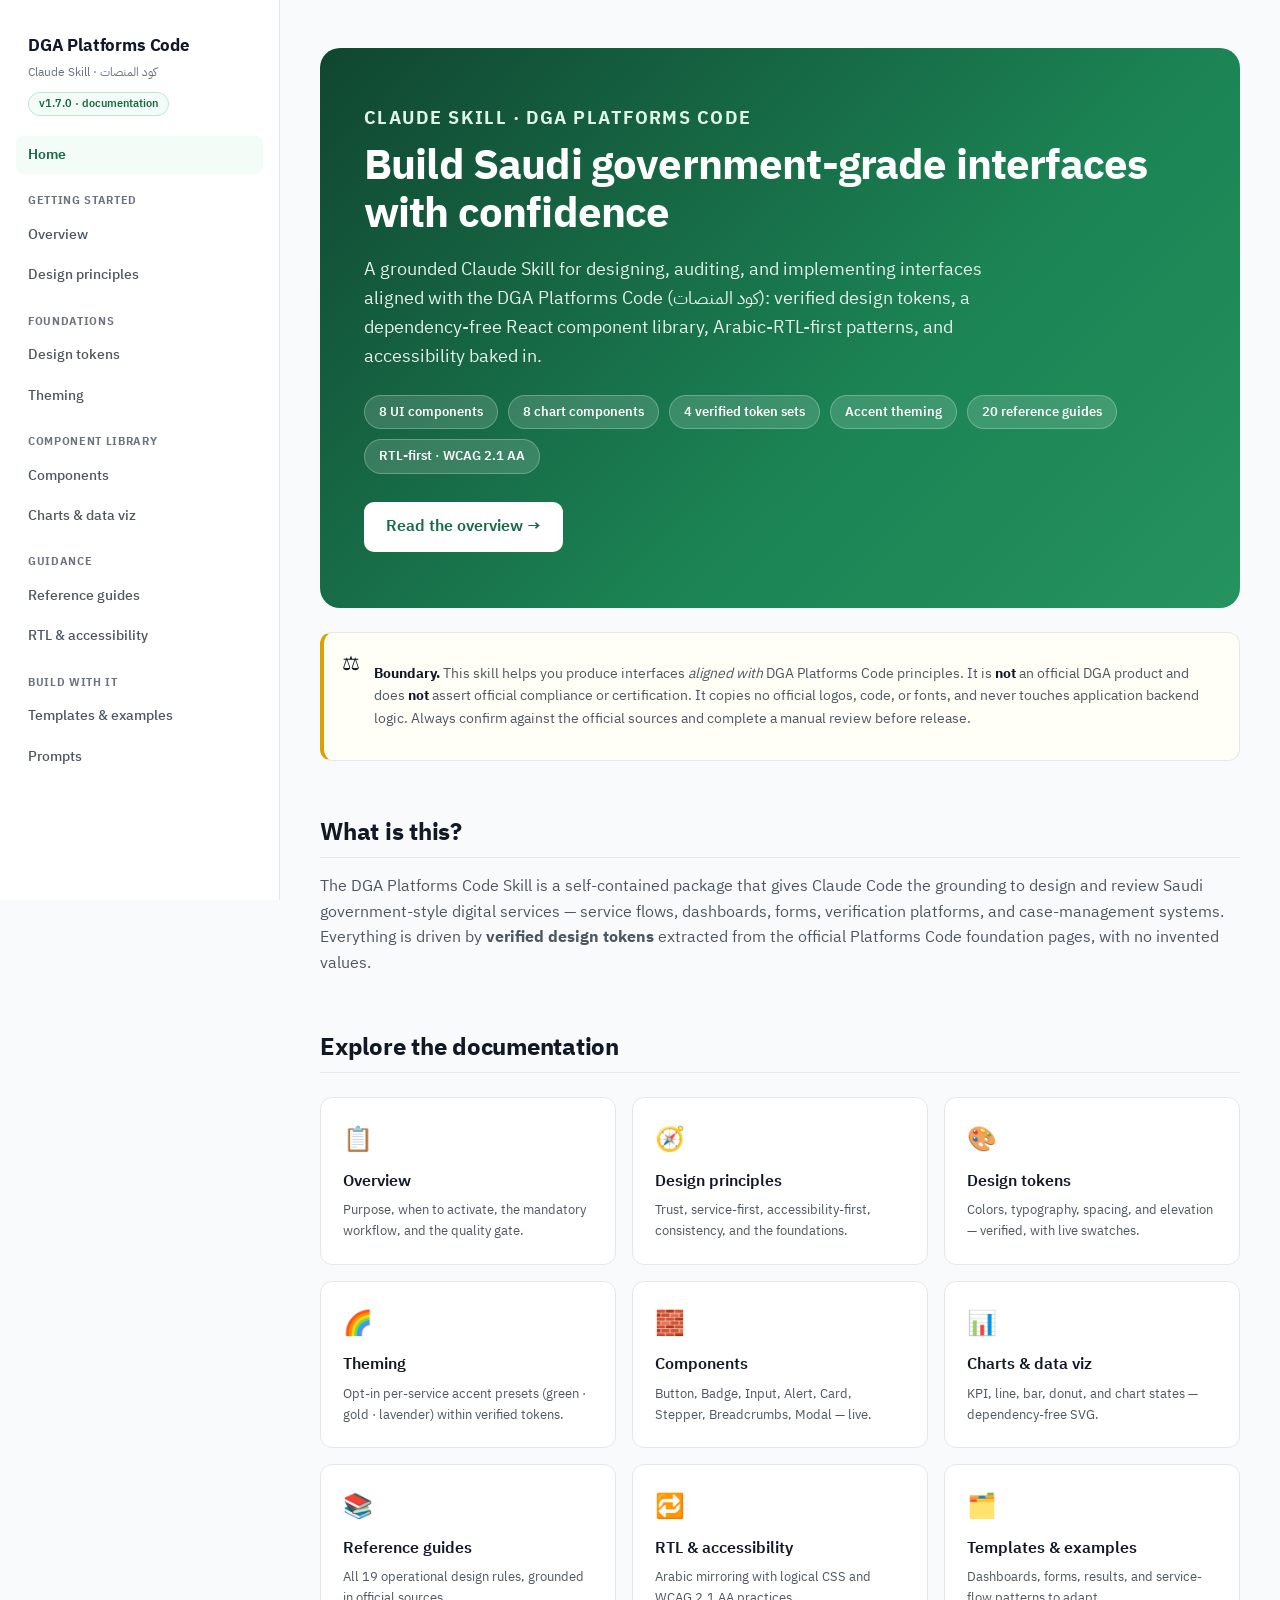
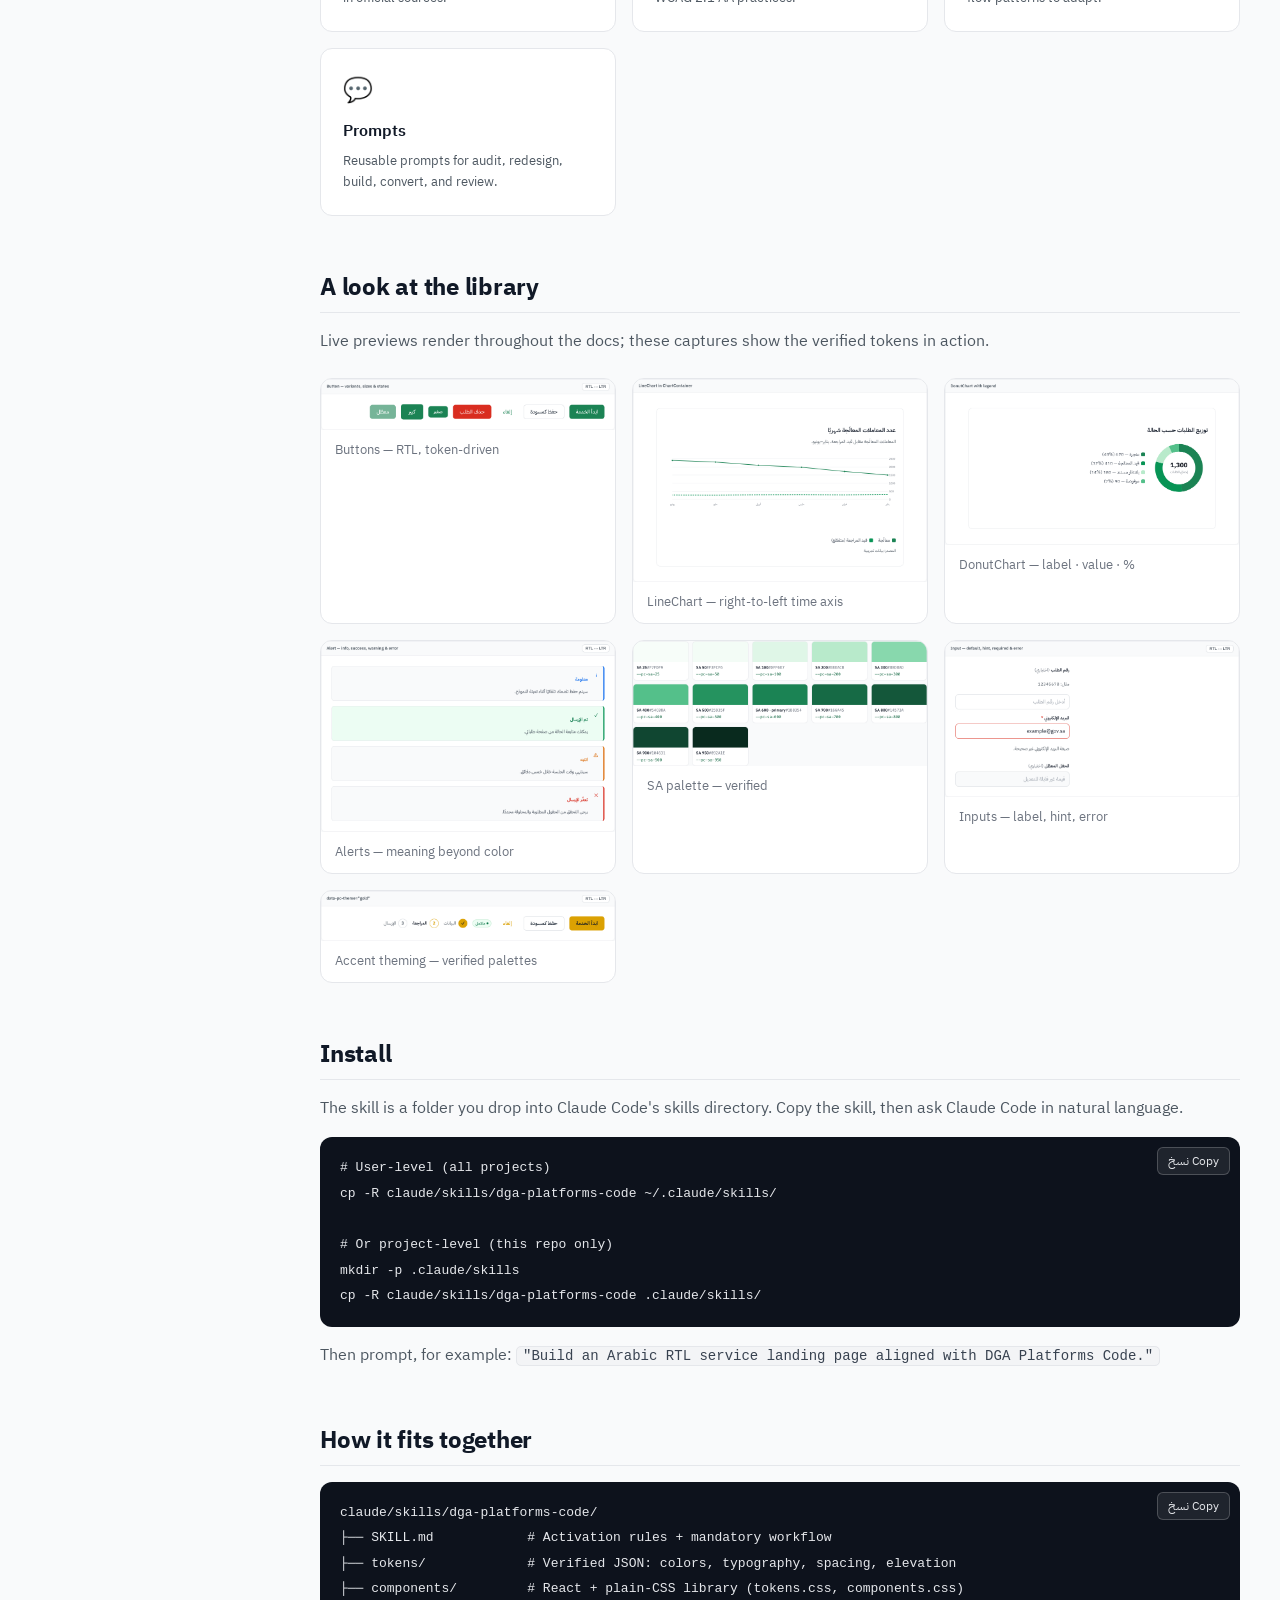
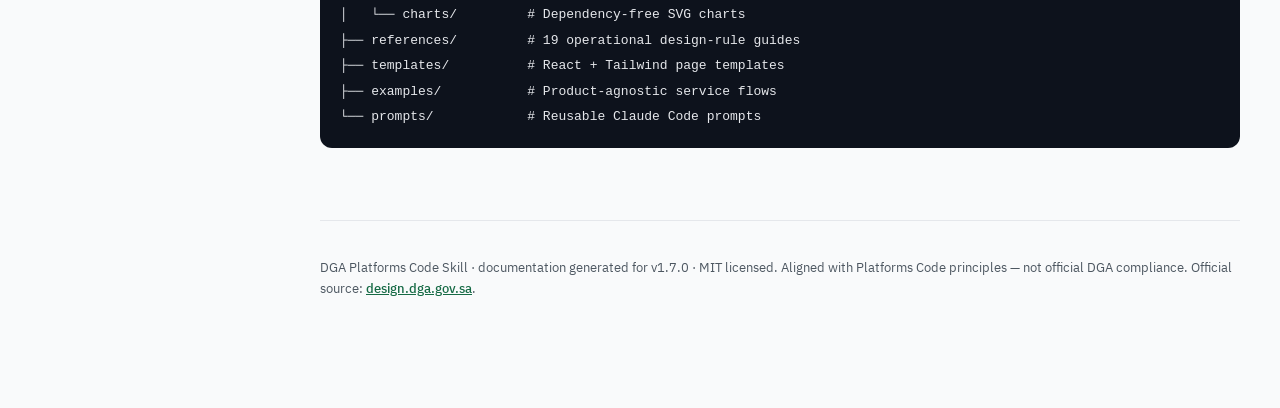
==== docs/index.html @ 8fee9234 "Add docs site, correct colors/charts to official DGA, add accent theming Documentation - Add a compr" ====
<!DOCTYPE html>
<html lang="en" dir="ltr">
<head>
  <meta charset="UTF-8" />
  <meta name="viewport" content="width=device-width, initial-scale=1.0" />
  <title>DGA Platforms Code Skill — Documentation</title>
  <meta name="description" content="Comprehensive documentation for the DGA Platforms Code Claude Skill: design tokens, components, charts, references, templates, and prompts for Saudi government-style interfaces." />
  <link rel="stylesheet" href="assets/css/docs.css" />
  <link rel="preconnect" href="https://fonts.googleapis.com" />
  <link href="https://fonts.googleapis.com/css2?family=IBM+Plex+Sans+Arabic:wght@400;500;600;700&display=swap" rel="stylesheet" />
</head>
<body>
  <header class="doc-topbar">
    <span class="doc-topbar__brand">DGA Platforms Code</span>
    <button class="doc-menu-btn" data-menu-btn aria-label="Toggle navigation">☰ Menu</button>
  </header>

  <div class="doc-shell">
    <aside class="doc-sidebar">
      <a class="doc-brand" href="index.html" style="text-decoration:none;color:inherit">
        <span class="doc-brand__name">DGA Platforms Code</span>
        <span class="doc-brand__tag">Claude Skill · كود المنصات</span>
        <span class="doc-brand__badge">v1.7.0 · documentation</span>
      </a>
      <nav class="doc-nav" aria-label="Documentation">
        <a href="index.html" aria-current="page">Home</a>
        <div class="doc-nav__group">Getting started</div>
        <a href="pages/overview.html">Overview</a>
        <a href="pages/principles.html">Design principles</a>
        <div class="doc-nav__group">Foundations</div>
        <a href="pages/tokens.html">Design tokens</a>
        <a href="pages/theming.html">Theming</a>
        <div class="doc-nav__group">Component library</div>
        <a href="pages/components.html">Components</a>
        <a href="pages/charts.html">Charts &amp; data viz</a>
        <div class="doc-nav__group">Guidance</div>
        <a href="pages/references.html">Reference guides</a>
        <a href="pages/rtl-accessibility.html">RTL &amp; accessibility</a>
        <div class="doc-nav__group">Build with it</div>
        <a href="pages/templates.html">Templates &amp; examples</a>
        <a href="pages/prompts.html">Prompts</a>
      </nav>
    </aside>

    <main class="doc-main">
      <div class="doc-container">
        <section class="doc-hero">
          <p class="doc-eyebrow" style="color:#dff6e7">Claude Skill · DGA Platforms Code</p>
          <h1>Build Saudi government-grade interfaces with confidence</h1>
          <p>A grounded Claude Skill for designing, auditing, and implementing interfaces aligned with the
            DGA Platforms Code (كود المنصات): verified design tokens, a dependency-free React component
            library, Arabic-RTL-first patterns, and accessibility baked in.</p>
          <div class="doc-hero__meta">
            <span class="doc-hero__chip">8 UI components</span>
            <span class="doc-hero__chip">8 chart components</span>
            <span class="doc-hero__chip">4 verified token sets</span>
            <span class="doc-hero__chip">Accent theming</span>
            <span class="doc-hero__chip">20 reference guides</span>
            <span class="doc-hero__chip">RTL-first · WCAG 2.1 AA</span>
          </div>
          <a class="doc-hero__cta" href="pages/overview.html">Read the overview →</a>
        </section>

        <div class="doc-callout doc-callout--boundary">
          <span class="doc-callout__icon">⚖️</span>
          <p class="doc-callout__body">
            <strong>Boundary.</strong> This skill helps you produce interfaces <em>aligned with</em>
            DGA Platforms Code principles. It is <strong>not</strong> an official DGA product and does
            <strong>not</strong> assert official compliance or certification. It copies no official
            logos, code, or fonts, and never touches application backend logic. Always confirm against
            the official sources and complete a manual review before release.
          </p>
        </div>

        <h2>What is this?</h2>
        <p>The DGA Platforms Code Skill is a self-contained package that gives Claude Code the grounding
          to design and review Saudi government-style digital services — service flows, dashboards,
          forms, verification platforms, and case-management systems. Everything is driven by
          <strong>verified design tokens</strong> extracted from the official Platforms Code foundation
          pages, with no invented values.</p>

        <h2>Explore the documentation</h2>
        <div class="doc-cards">
          <a class="doc-card" href="pages/overview.html">
            <div class="doc-card__icon">📋</div>
            <div class="doc-card__title">Overview</div>
            <p class="doc-card__desc">Purpose, when to activate, the mandatory workflow, and the quality gate.</p>
          </a>
          <a class="doc-card" href="pages/principles.html">
            <div class="doc-card__icon">🧭</div>
            <div class="doc-card__title">Design principles</div>
            <p class="doc-card__desc">Trust, service-first, accessibility-first, consistency, and the foundations.</p>
          </a>
          <a class="doc-card" href="pages/tokens.html">
            <div class="doc-card__icon">🎨</div>
            <div class="doc-card__title">Design tokens</div>
            <p class="doc-card__desc">Colors, typography, spacing, and elevation — verified, with live swatches.</p>
          </a>
          <a class="doc-card" href="pages/theming.html">
            <div class="doc-card__icon">🌈</div>
            <div class="doc-card__title">Theming</div>
            <p class="doc-card__desc">Opt-in per-service accent presets (green · gold · lavender) within verified tokens.</p>
          </a>
          <a class="doc-card" href="pages/components.html">
            <div class="doc-card__icon">🧱</div>
            <div class="doc-card__title">Components</div>
            <p class="doc-card__desc">Button, Badge, Input, Alert, Card, Stepper, Breadcrumbs, Modal — live.</p>
          </a>
          <a class="doc-card" href="pages/charts.html">
            <div class="doc-card__icon">📊</div>
            <div class="doc-card__title">Charts &amp; data viz</div>
            <p class="doc-card__desc">KPI, line, bar, donut, and chart states — dependency-free SVG.</p>
          </a>
          <a class="doc-card" href="pages/references.html">
            <div class="doc-card__icon">📚</div>
            <div class="doc-card__title">Reference guides</div>
            <p class="doc-card__desc">All 19 operational design rules, grounded in official sources.</p>
          </a>
          <a class="doc-card" href="pages/rtl-accessibility.html">
            <div class="doc-card__icon">🔁</div>
            <div class="doc-card__title">RTL &amp; accessibility</div>
            <p class="doc-card__desc">Arabic mirroring with logical CSS and WCAG 2.1 AA practices.</p>
          </a>
          <a class="doc-card" href="pages/templates.html">
            <div class="doc-card__icon">🗂️</div>
            <div class="doc-card__title">Templates &amp; examples</div>
            <p class="doc-card__desc">Dashboards, forms, results, and service-flow patterns to adapt.</p>
          </a>
          <a class="doc-card" href="pages/prompts.html">
            <div class="doc-card__icon">💬</div>
            <div class="doc-card__title">Prompts</div>
            <p class="doc-card__desc">Reusable prompts for audit, redesign, build, convert, and review.</p>
          </a>
        </div>

        <h2>A look at the library</h2>
        <p>Live previews render throughout the docs; these captures show the verified tokens in action.</p>
        <div class="doc-gallery">
          <figure><img src="assets/img/comp-button.png" alt="Button variants in Arabic RTL" loading="lazy" /><figcaption>Buttons — RTL, token-driven</figcaption></figure>
          <figure><img src="assets/img/chart-line.png" alt="RTL line chart" loading="lazy" /><figcaption>LineChart — right-to-left time axis</figcaption></figure>
          <figure><img src="assets/img/chart-donut.png" alt="Donut chart with legend" loading="lazy" /><figcaption>DonutChart — label · value · %</figcaption></figure>
          <figure><img src="assets/img/comp-alert.png" alt="Alert tones" loading="lazy" /><figcaption>Alerts — meaning beyond color</figcaption></figure>
          <figure><img src="assets/img/tokens-colors-sa.png" alt="SA primary green palette" loading="lazy" /><figcaption>SA palette — verified</figcaption></figure>
          <figure><img src="assets/img/comp-input.png" alt="Form inputs with states" loading="lazy" /><figcaption>Inputs — label, hint, error</figcaption></figure>
          <figure><img src="assets/img/theme-gold.png" alt="Gold accent theme" loading="lazy" /><figcaption>Accent theming — verified palettes</figcaption></figure>
        </div>

        <h2>Install</h2>
        <p>The skill is a folder you drop into Claude Code's skills directory. Copy the skill, then ask
          Claude Code in natural language.</p>
        <div class="doc-code"><pre><code># User-level (all projects)
cp -R claude/skills/dga-platforms-code ~/.claude/skills/

# Or project-level (this repo only)
mkdir -p .claude/skills
cp -R claude/skills/dga-platforms-code .claude/skills/</code></pre></div>
        <p>Then prompt, for example:
          <code class="doc-inline">"Build an Arabic RTL service landing page aligned with DGA Platforms Code."</code>
        </p>

        <h2>How it fits together</h2>
        <div class="doc-code"><pre><code>claude/skills/dga-platforms-code/
├── SKILL.md            # Activation rules + mandatory workflow
├── tokens/             # Verified JSON: colors, typography, spacing, elevation
├── components/         # React + plain-CSS library (tokens.css, components.css)
│   └── charts/         # Dependency-free SVG charts
├── references/         # 19 operational design-rule guides
├── templates/          # React + Tailwind page templates
├── examples/           # Product-agnostic service flows
└── prompts/            # Reusable Claude Code prompts</code></pre></div>

        <footer class="doc-footer">
          <p>DGA Platforms Code Skill · documentation generated for v1.7.0 · MIT licensed.
            Aligned with Platforms Code principles — not official DGA compliance.
            Official source: <a href="https://design.dga.gov.sa/">design.dga.gov.sa</a>.</p>
        </footer>
      </div>
    </main>
  </div>
  <script src="assets/js/docs.js"></script>
</body>
</html>
---- docs/assets/css/docs.css ----
/*
 * Documentation chrome for the DGA Platforms Code Skill docs site.
 * This styles the documentation SHELL only (layout, sidebar, code blocks, preview frames).
 * Component/chart previews are styled by the SKILL's own CSS, loaded separately:
 *   ../claude/skills/dga-platforms-code/components/tokens.css | components.css | charts/charts.css
 * This file intentionally does not redefine any --pc-* design token.
 */

:root {
  --doc-bg: #f9fafb;
  --doc-surface: #ffffff;
  --doc-text: #111927;
  --doc-text-muted: #4d5761;
  --doc-text-subtle: #6c737f;
  --doc-border: #e5e7eb;
  --doc-border-strong: #d2d6db;
  --doc-primary: #1b8354;        /* SA 600 — the skill's primary */
  --doc-primary-700: #166a45;
  --doc-primary-50: #f3fcf6;
  --doc-gold: #dba102;
  --doc-code-bg: #0d121c;
  --doc-code-text: #e5e7eb;
  --doc-sidebar-w: 280px;
  --doc-maxw: 1080px;
  --doc-radius: 12px;
  --doc-font: "IBM Plex Sans Arabic", system-ui, -apple-system, "Segoe UI", Roboto, sans-serif;
  --doc-mono: "SF Mono", "JetBrains Mono", "Fira Code", ui-monospace, Menlo, Consolas, monospace;
  --doc-shadow-sm: 0 1px 3px 0 rgba(16, 24, 40, 0.1), 0 1px 2px 0 rgba(16, 24, 40, 0.06);
  --doc-shadow-md: 0 4px 8px -2px rgba(16, 24, 40, 0.1), 0 2px 4px -2px rgba(16, 24, 40, 0.06);
}

* { box-sizing: border-box; }

html { scroll-behavior: smooth; scroll-padding-top: 80px; }

body {
  margin: 0;
  font-family: var(--doc-font);
  color: var(--doc-text);
  background: var(--doc-bg);
  line-height: 1.6;
  font-size: 16px;
  -webkit-font-smoothing: antialiased;
}

a { color: var(--doc-primary-700); }
a:hover { color: var(--doc-primary); }

/* ---------- Topbar (mobile) ---------- */
.doc-topbar {
  display: none;
  position: sticky;
  top: 0;
  z-index: 30;
  align-items: center;
  justify-content: space-between;
  gap: 12px;
  padding: 12px 16px;
  background: var(--doc-surface);
  border-bottom: 1px solid var(--doc-border);
}
.doc-topbar__brand { font-weight: 700; font-size: 15px; }
.doc-menu-btn {
  appearance: none;
  border: 1px solid var(--doc-border-strong);
  background: var(--doc-surface);
  border-radius: 8px;
  padding: 8px 10px;
  font-size: 14px;
  cursor: pointer;
}

/* ---------- Layout ---------- */
.doc-shell { display: flex; align-items: flex-start; }

.doc-sidebar {
  position: sticky;
  top: 0;
  flex: none;
  width: var(--doc-sidebar-w);
  height: 100vh;
  overflow-y: auto;
  background: var(--doc-surface);
  border-inline-end: 1px solid var(--doc-border);
  padding: 24px 16px 40px;
}
.doc-brand { display: flex; flex-direction: column; gap: 4px; padding: 8px 12px 20px; }
.doc-brand__name { font-weight: 700; font-size: 17px; letter-spacing: -0.01em; }
.doc-brand__tag { font-size: 12px; color: var(--doc-text-subtle); }
.doc-brand__badge {
  display: inline-block;
  margin-top: 6px;
  width: fit-content;
  font-size: 11px;
  font-weight: 600;
  color: var(--doc-primary-700);
  background: var(--doc-primary-50);
  border: 1px solid #b8eacb;
  border-radius: 9999px;
  padding: 2px 10px;
}

.doc-nav { display: flex; flex-direction: column; gap: 2px; }
.doc-nav__group { margin-top: 16px; padding: 0 12px 4px; font-size: 11px; font-weight: 700; letter-spacing: 0.06em; text-transform: uppercase; color: var(--doc-text-subtle); }
.doc-nav a {
  display: block;
  padding: 8px 12px;
  border-radius: 8px;
  color: var(--doc-text-muted);
  text-decoration: none;
  font-size: 14px;
  font-weight: 500;
}
.doc-nav a:hover { background: var(--doc-bg); color: var(--doc-text); }
.doc-nav a[aria-current="page"] {
  background: var(--doc-primary-50);
  color: var(--doc-primary-700);
  font-weight: 600;
}

.doc-main { flex: 1 1 auto; min-width: 0; padding: 48px 40px 96px; }
.doc-container { max-width: var(--doc-maxw); margin: 0 auto; }

/* ---------- Typography ---------- */
.doc-main h1 { font-size: 36px; line-height: 1.15; letter-spacing: -0.02em; margin: 0 0 12px; }
.doc-main h2 { font-size: 24px; line-height: 1.25; letter-spacing: -0.01em; margin: 56px 0 16px; padding-bottom: 10px; border-bottom: 1px solid var(--doc-border); }
.doc-main h3 { font-size: 18px; margin: 32px 0 12px; }
.doc-main p { color: var(--doc-text-muted); }
.doc-lead { font-size: 18px; color: var(--doc-text-muted); max-width: 720px; }
.doc-eyebrow { font-size: 13px; font-weight: 700; letter-spacing: 0.08em; text-transform: uppercase; color: var(--doc-primary); margin: 0 0 8px; }

/* ---------- Hero ---------- */
.doc-hero {
  background: linear-gradient(135deg, #104631 0%, #1b8354 60%, #25935f 100%);
  color: #fff;
  border-radius: 20px;
  padding: 56px 44px;
  margin-bottom: 8px;
}
.doc-hero h1 { color: #fff; font-size: 42px; }
.doc-hero p { color: rgba(255, 255, 255, 0.9); font-size: 18px; max-width: 640px; }
.doc-hero__meta { display: flex; flex-wrap: wrap; gap: 10px; margin-top: 24px; }
.doc-hero__chip { font-size: 13px; font-weight: 600; background: rgba(255, 255, 255, 0.15); border: 1px solid rgba(255, 255, 255, 0.25); border-radius: 9999px; padding: 6px 14px; }
.doc-hero__cta { display: inline-flex; gap: 8px; align-items: center; margin-top: 28px; background: #fff; color: var(--doc-primary-700); font-weight: 600; text-decoration: none; padding: 12px 22px; border-radius: 10px; }
.doc-hero__cta:hover { color: var(--doc-primary); }

/* ---------- Callouts ---------- */
.doc-callout {
  display: flex;
  gap: 14px;
  padding: 16px 18px;
  border: 1px solid var(--doc-border);
  border-inline-start: 4px solid var(--doc-gold);
  border-radius: var(--doc-radius);
  background: #fffef7;
  margin: 24px 0;
}
.doc-callout__icon { font-size: 20px; line-height: 1.4; }
.doc-callout__body { font-size: 14px; color: var(--doc-text-muted); }
.doc-callout__body strong { color: var(--doc-text); }
.doc-callout--info { border-inline-start-color: #1570ef; background: #f5f9ff; }
.doc-callout--boundary { border-inline-start-color: var(--doc-gold); background: #fffef7; }

/* ---------- Cards grid ---------- */
.doc-cards { display: grid; grid-template-columns: repeat(auto-fill, minmax(240px, 1fr)); gap: 16px; margin: 24px 0; }
.doc-card {
  display: block;
  background: var(--doc-surface);
  border: 1px solid var(--doc-border);
  border-radius: var(--doc-radius);
  padding: 22px;
  text-decoration: none;
  color: inherit;
  transition: border-color 150ms, box-shadow 150ms, transform 150ms;
}
.doc-card:hover { border-color: var(--doc-primary); box-shadow: var(--doc-shadow-md); transform: translateY(-2px); }
.doc-card__icon { font-size: 24px; }
.doc-card__title { font-weight: 600; font-size: 16px; margin: 10px 0 6px; color: var(--doc-text); }
.doc-card__desc { font-size: 13px; color: var(--doc-text-subtle); margin: 0; }

/* ---------- Preview frame ---------- */
.doc-preview {
  border: 1px solid var(--doc-border);
  border-radius: var(--doc-radius);
  overflow: hidden;
  margin: 20px 0;
  background: var(--doc-surface);
}
.doc-preview__bar {
  display: flex;
  align-items: center;
  justify-content: space-between;
  gap: 12px;
  padding: 10px 16px;
  border-bottom: 1px solid var(--doc-border);
  background: var(--doc-bg);
  font-size: 13px;
  color: var(--doc-text-subtle);
}
.doc-preview__title { font-weight: 600; color: var(--doc-text-muted); }
.doc-preview__stage {
  padding: 32px;
  display: flex;
  flex-wrap: wrap;
  gap: 16px;
  align-items: center;
  background:
    linear-gradient(45deg, #fcfcfd 25%, transparent 25%) -10px 0 / 20px 20px,
    linear-gradient(-45deg, #fcfcfd 25%, transparent 25%) -10px 0 / 20px 20px,
    linear-gradient(45deg, transparent 75%, #fcfcfd 75%) / 20px 20px,
    linear-gradient(-45deg, transparent 75%, #fcfcfd 75%) / 20px 20px,
    #ffffff;
}
.doc-preview__stage--column { flex-direction: column; align-items: stretch; }
.doc-preview__stage--center { justify-content: center; }
.doc-toggle-rtl {
  appearance: none;
  border: 1px solid var(--doc-border-strong);
  background: var(--doc-surface);
  border-radius: 8px;
  padding: 4px 10px;
  font-size: 12px;
  font-weight: 600;
  cursor: pointer;
  color: var(--doc-text-muted);
}

/* ---------- Code blocks ---------- */
.doc-code {
  position: relative;
  background: var(--doc-code-bg);
  border-radius: var(--doc-radius);
  margin: 16px 0;
  overflow: hidden;
}
.doc-code pre { margin: 0; padding: 18px 20px; overflow-x: auto; }
.doc-code code { font-family: var(--doc-mono); font-size: 13px; line-height: 1.7; color: var(--doc-code-text); white-space: pre; }
.doc-copy {
  position: absolute;
  top: 10px;
  inset-inline-end: 10px;
  appearance: none;
  border: 1px solid rgba(255, 255, 255, 0.2);
  background: rgba(255, 255, 255, 0.08);
  color: #e5e7eb;
  border-radius: 6px;
  padding: 4px 10px;
  font-size: 12px;
  cursor: pointer;
  font-family: var(--doc-font);
}
.doc-copy:hover { background: rgba(255, 255, 255, 0.16); }
.doc-copy.is-copied { color: #88d8ad; border-color: #1b8354; }

:not(pre) > code.doc-inline {
  font-family: var(--doc-mono);
  font-size: 0.875em;
  background: #f3f4f6;
  border: 1px solid var(--doc-border);
  border-radius: 5px;
  padding: 1px 6px;
  color: #384250;
}

/* ---------- Tables ---------- */
.doc-table { width: 100%; border-collapse: collapse; margin: 18px 0; font-size: 14px; }
.doc-table th, .doc-table td { text-align: start; padding: 10px 14px; border-bottom: 1px solid var(--doc-border); vertical-align: top; }
.doc-table th { font-weight: 600; color: var(--doc-text); background: var(--doc-bg); font-size: 13px; }
.doc-table td { color: var(--doc-text-muted); }
.doc-table code { font-family: var(--doc-mono); font-size: 12px; color: var(--doc-primary-700); }

/* ---------- Token visualisations ---------- */
.doc-swatches { display: grid; grid-template-columns: repeat(auto-fill, minmax(150px, 1fr)); gap: 12px; margin: 16px 0; }
.doc-swatch { border: 1px solid var(--doc-border); border-radius: 10px; overflow: hidden; background: var(--doc-surface); }
.doc-swatch__chip { height: 64px; }
.doc-swatch__meta { padding: 8px 10px; font-size: 12px; }
.doc-swatch__name { font-weight: 600; color: var(--doc-text); }
.doc-swatch__hex { font-family: var(--doc-mono); color: var(--doc-text-subtle); text-transform: uppercase; }
.doc-swatch__var { font-family: var(--doc-mono); color: var(--doc-primary-700); display: block; margin-top: 2px; }

.doc-type-row { display: flex; align-items: baseline; gap: 16px; padding: 14px 0; border-bottom: 1px solid var(--doc-border); flex-wrap: wrap; }
.doc-type-row__meta { flex: none; width: 150px; font-size: 12px; color: var(--doc-text-subtle); font-family: var(--doc-mono); }
.doc-type-row__sample { color: var(--doc-text); }

.doc-space-row { display: flex; align-items: center; gap: 16px; padding: 7px 0; }
.doc-space-row__meta { flex: none; width: 200px; font-size: 13px; }
.doc-space-row__meta code { font-family: var(--doc-mono); font-size: 12px; color: var(--doc-primary-700); }
.doc-space-row__bar { height: 16px; background: var(--doc-primary); border-radius: 3px; }

.doc-elev-grid { display: grid; grid-template-columns: repeat(auto-fill, minmax(180px, 1fr)); gap: 24px; margin: 24px 0; padding: 8px; }
.doc-elev-card { background: #fff; border-radius: 12px; padding: 20px; text-align: center; }
.doc-elev-card__name { font-weight: 600; font-size: 14px; }
.doc-elev-card__val { font-family: var(--doc-mono); font-size: 11px; color: var(--doc-text-subtle); margin-top: 4px; }

/* ---------- Misc ---------- */
.doc-section-note { font-size: 13px; color: var(--doc-text-subtle); }
.doc-pill-row { display: flex; flex-wrap: wrap; gap: 8px; margin: 12px 0; }
.doc-pill { font-size: 13px; background: var(--doc-surface); border: 1px solid var(--doc-border); border-radius: 9999px; padding: 5px 14px; color: var(--doc-text-muted); }
.doc-checklist { list-style: none; padding: 0; margin: 16px 0; display: grid; gap: 8px; }
.doc-checklist li { display: flex; gap: 10px; align-items: flex-start; background: var(--doc-surface); border: 1px solid var(--doc-border); border-radius: 10px; padding: 12px 16px; font-size: 14px; color: var(--doc-text-muted); }
.doc-checklist li::before { content: "✓"; color: var(--doc-primary); font-weight: 700; flex: none; }
.doc-do-dont { display: grid; grid-template-columns: 1fr 1fr; gap: 16px; margin: 16px 0; }
.doc-do, .doc-dont { border: 1px solid var(--doc-border); border-radius: 12px; padding: 16px 18px; }
.doc-do { background: #f3fcf6; border-color: #b8eacb; }
.doc-dont { background: #fff7f6; border-color: #f5c6c2; }
.doc-do h4, .doc-dont h4 { margin: 0 0 8px; font-size: 14px; }
.doc-do h4 { color: var(--doc-primary-700); }
.doc-dont h4 { color: #b42318; }
.doc-do ul, .doc-dont ul { margin: 0; padding-inline-start: 18px; font-size: 13px; color: var(--doc-text-muted); }
.doc-do li, .doc-dont li { margin: 4px 0; }

.doc-footer { margin-top: 72px; padding-top: 24px; border-top: 1px solid var(--doc-border); font-size: 13px; color: var(--doc-text-subtle); }
.doc-footer a { font-weight: 500; }

.doc-gallery { display: grid; grid-template-columns: repeat(auto-fill, minmax(260px, 1fr)); gap: 16px; margin: 24px 0; }
.doc-gallery figure { margin: 0; border: 1px solid var(--doc-border); border-radius: 12px; overflow: hidden; background: var(--doc-surface); }
.doc-gallery img { display: block; width: 100%; height: auto; background: #fff; }
.doc-gallery figcaption { padding: 10px 14px; font-size: 13px; color: var(--doc-text-subtle); }

/* ---------- Responsive ---------- */
@media (max-width: 900px) {
  .doc-topbar { display: flex; }
  .doc-sidebar {
    position: fixed;
    inset-block: 0;
    inset-inline-start: 0;
    z-index: 40;
    transform: translateX(-110%);
    transition: transform 200ms ease;
    box-shadow: var(--doc-shadow-md);
  }
  [dir="rtl"] .doc-sidebar { transform: translateX(110%); }
  .doc-sidebar.is-open { transform: translateX(0); }
  .doc-main { padding: 28px 18px 72px; }
  .doc-hero { padding: 36px 24px; }
  .doc-hero h1 { font-size: 32px; }
  .doc-do-dont { grid-template-columns: 1fr; }
  .doc-scrim { position: fixed; inset: 0; background: rgba(16, 24, 40, 0.4); z-index: 35; }
}
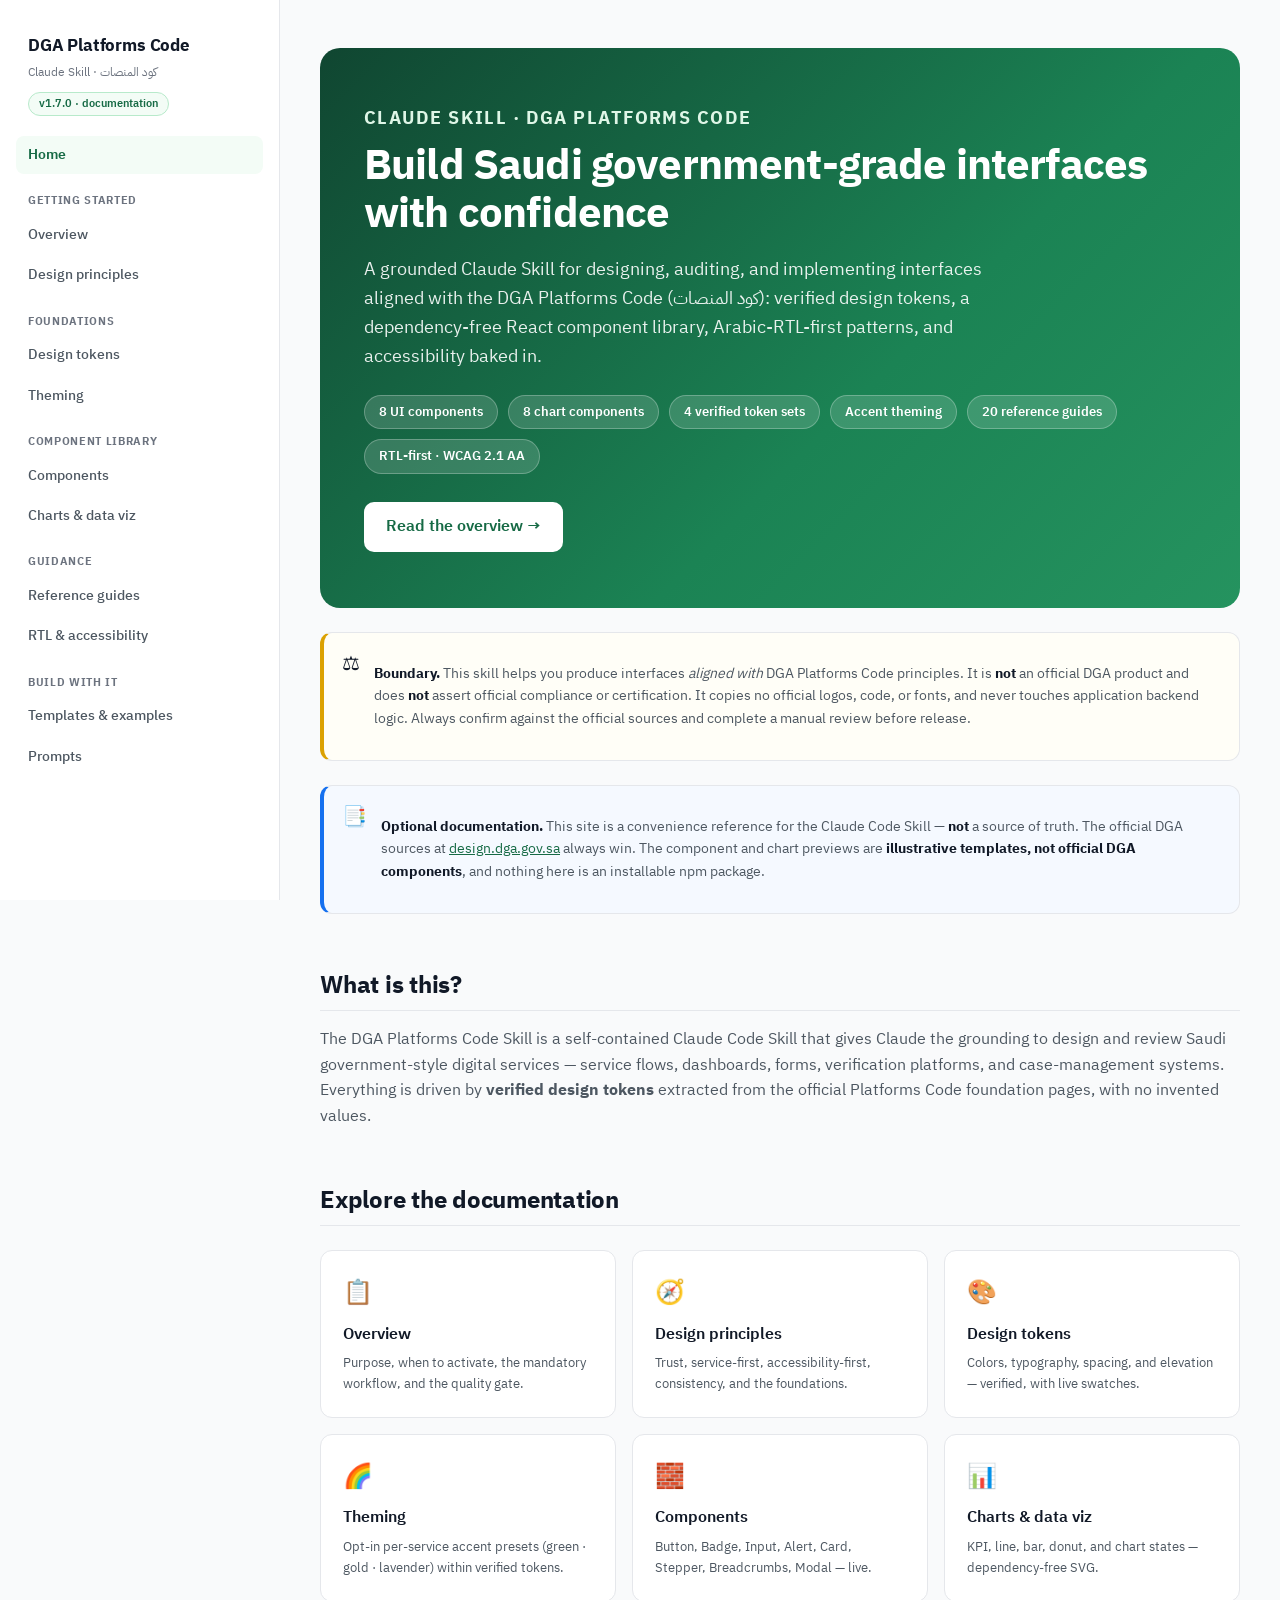
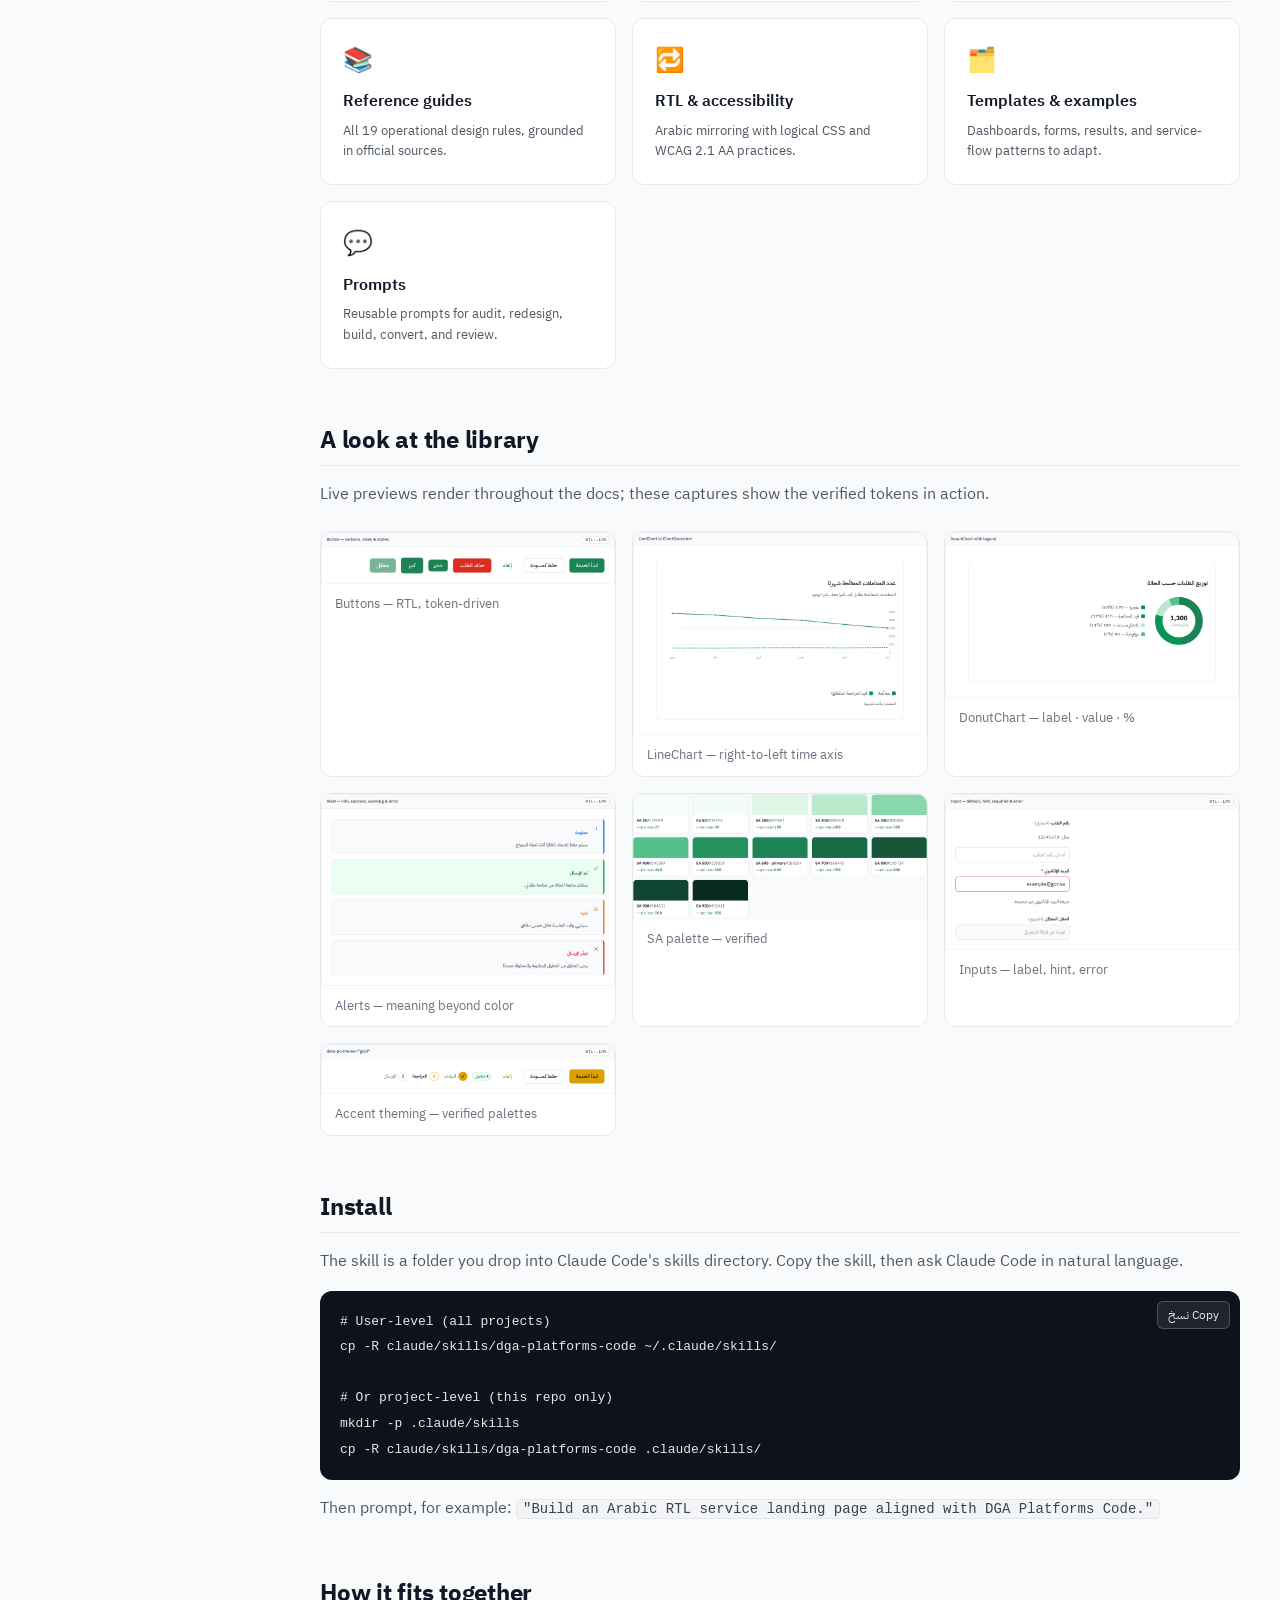
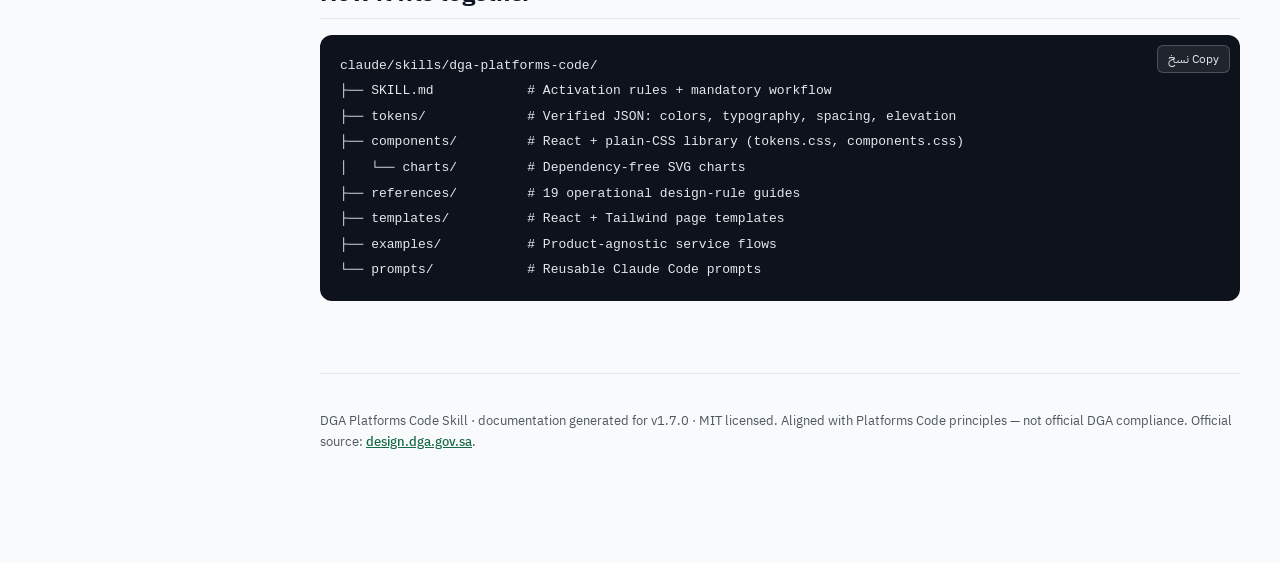
==== commit 31d20161: "chore: clean up repo to "Claude Code Skill first" (de-package, reconcile, document) Scope clarified:" ====
--- a/docs/index.html
+++ b/docs/index.html
@@ -72,12 +72,23 @@
           </p>
         </div>
 
+        <div class="doc-callout doc-callout--info">
+          <span class="doc-callout__icon">📑</span>
+          <p class="doc-callout__body">
+            <strong>Optional documentation.</strong> This site is a convenience reference for the
+            Claude Code Skill — <strong>not</strong> a source of truth. The official DGA sources at
+            <a href="https://design.dga.gov.sa/">design.dga.gov.sa</a> always win. The component and
+            chart previews are <strong>illustrative templates, not official DGA components</strong>,
+            and nothing here is an installable npm package.
+          </p>
+        </div>
+
         <h2>What is this?</h2>
-        <p>The DGA Platforms Code Skill is a self-contained package that gives Claude Code the grounding
-          to design and review Saudi government-style digital services — service flows, dashboards,
-          forms, verification platforms, and case-management systems. Everything is driven by
-          <strong>verified design tokens</strong> extracted from the official Platforms Code foundation
-          pages, with no invented values.</p>
+        <p>The DGA Platforms Code Skill is a self-contained Claude Code Skill that gives Claude the
+          grounding to design and review Saudi government-style digital services — service flows,
+          dashboards, forms, verification platforms, and case-management systems. Everything is driven
+          by <strong>verified design tokens</strong> extracted from the official Platforms Code
+          foundation pages, with no invented values.</p>
 
         <h2>Explore the documentation</h2>
         <div class="doc-cards">
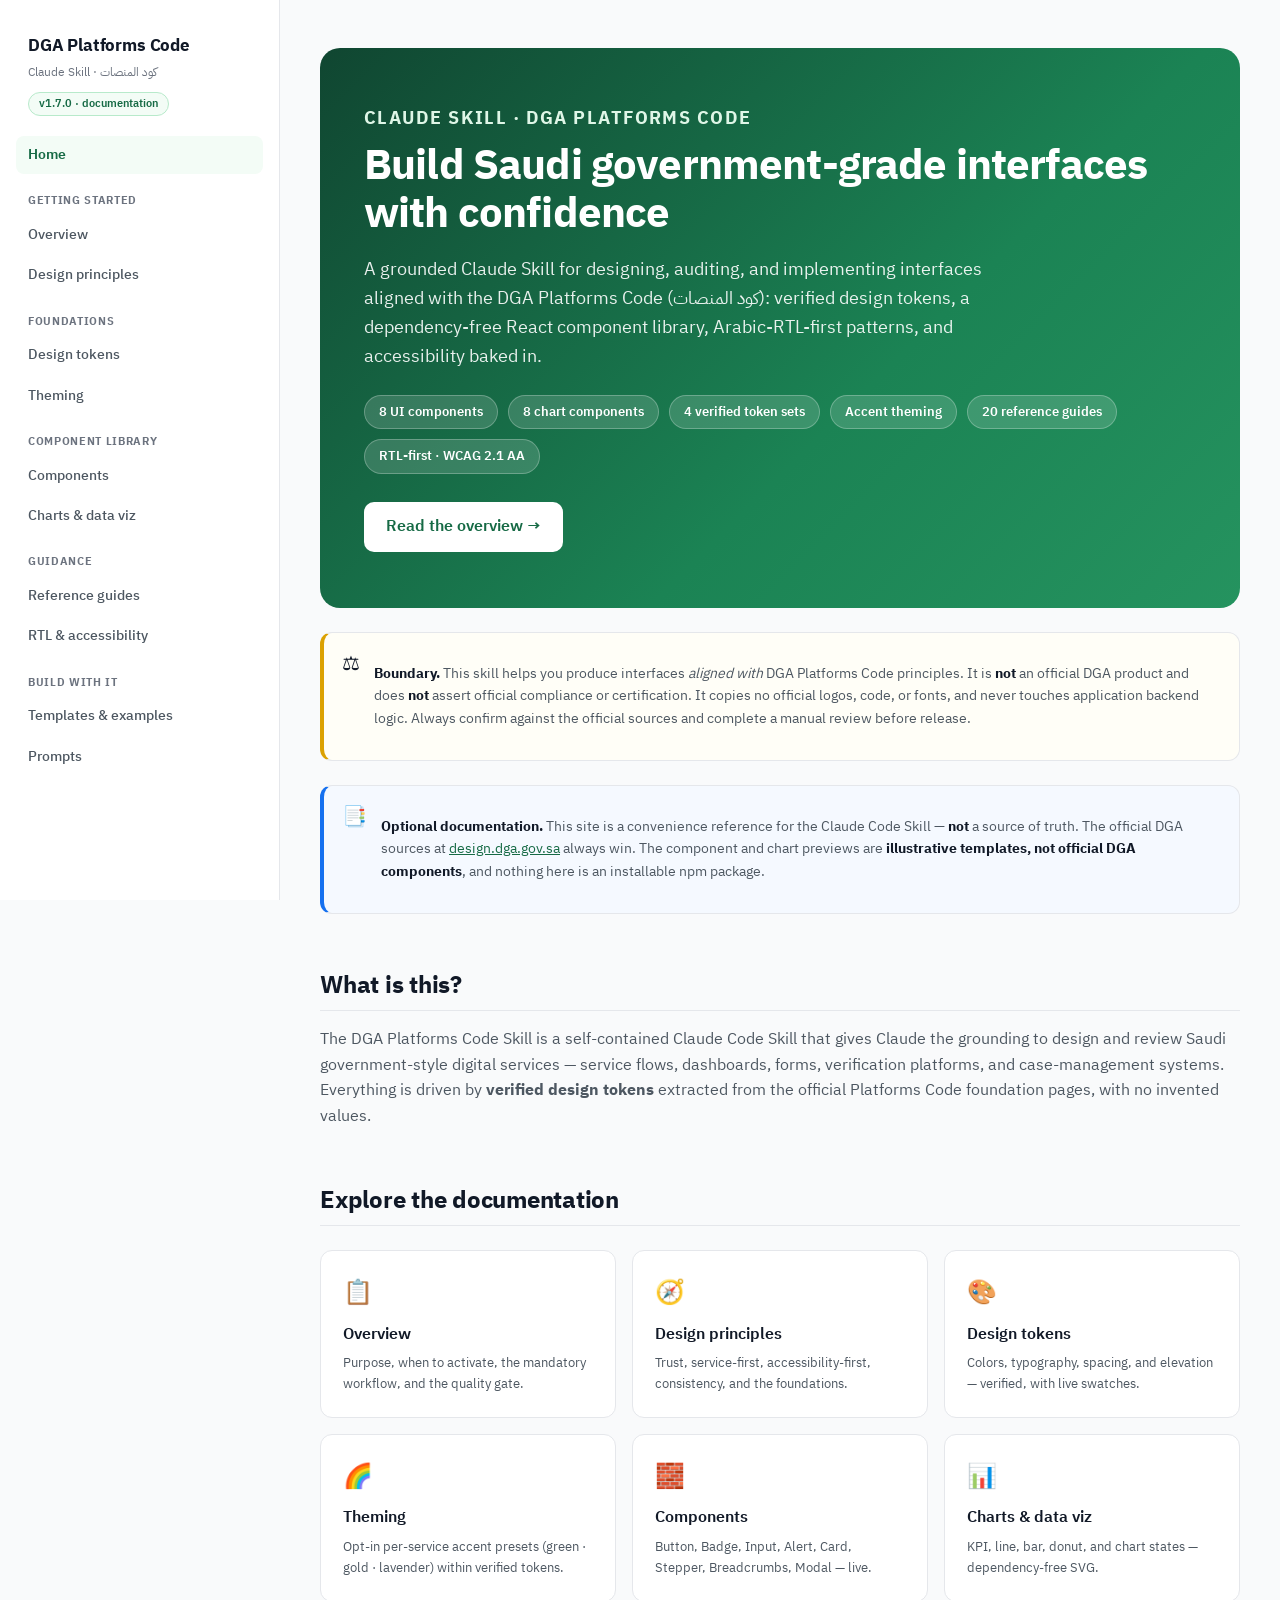
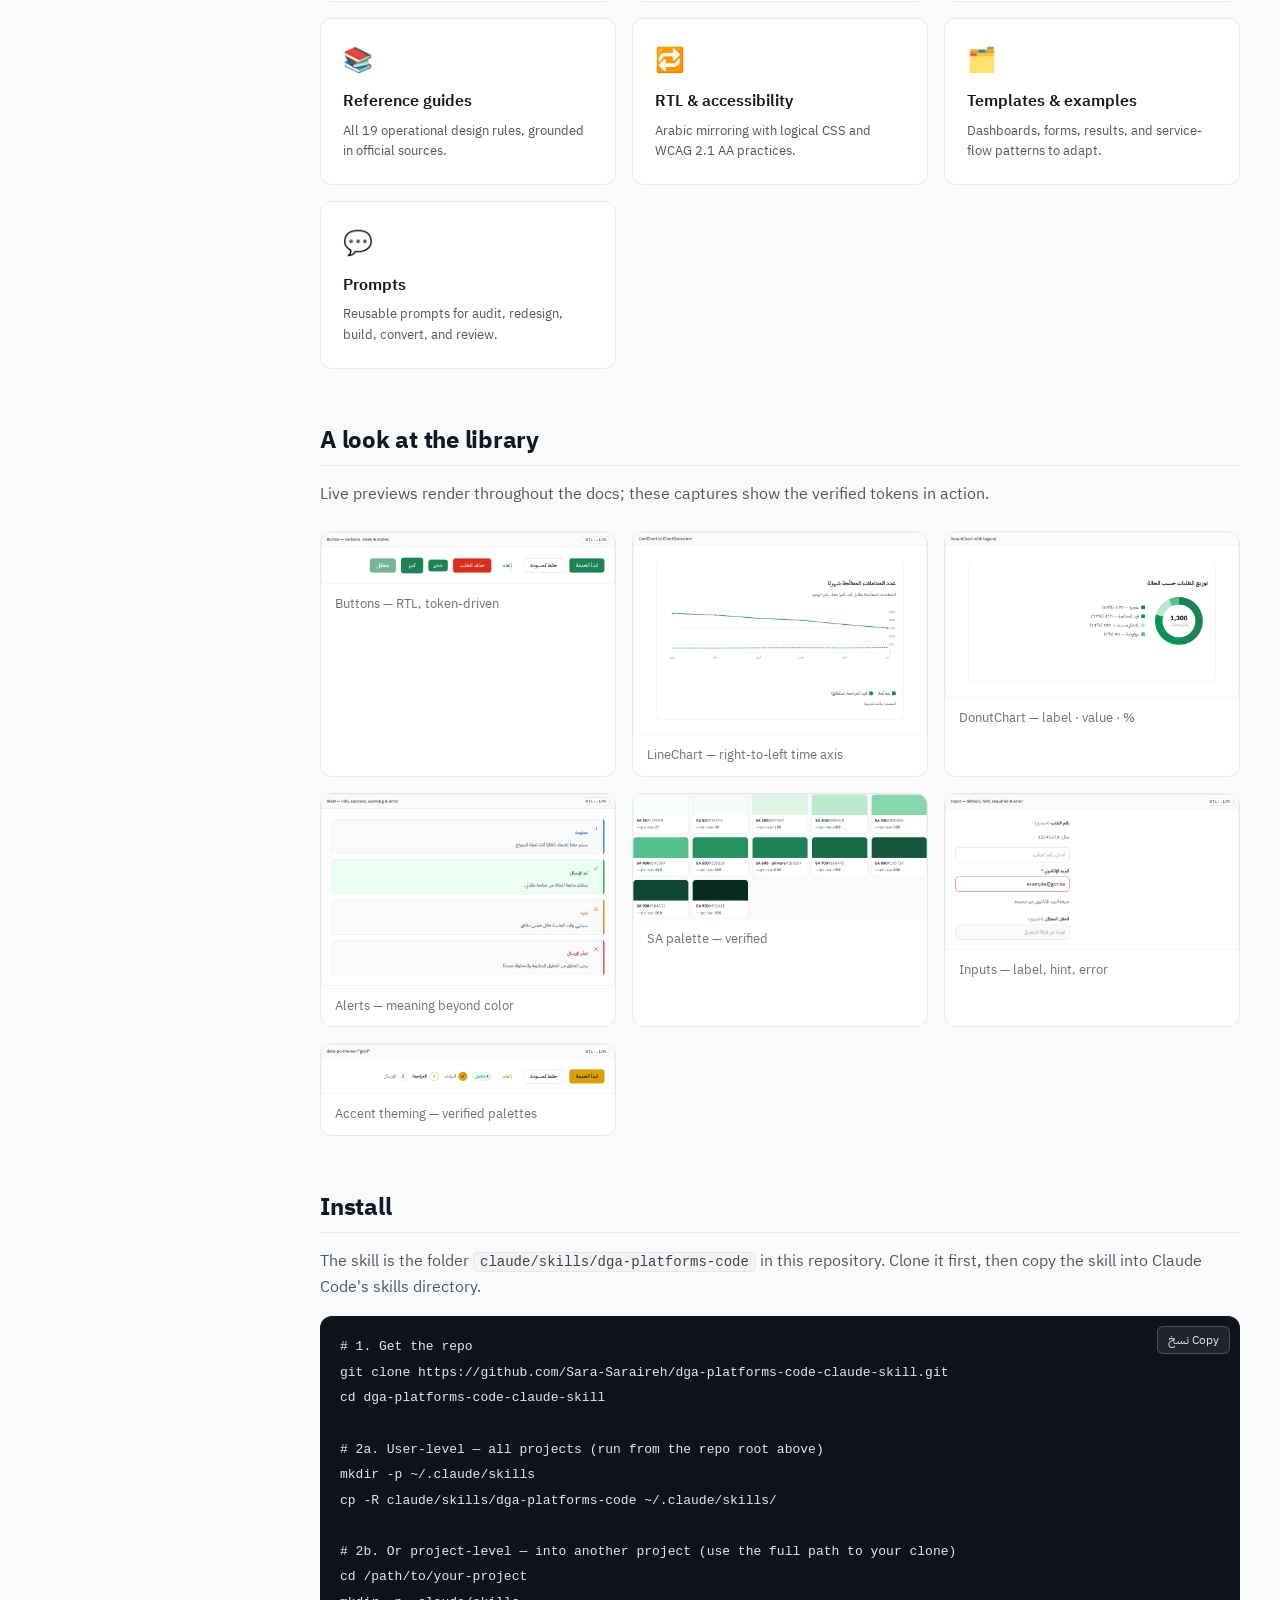
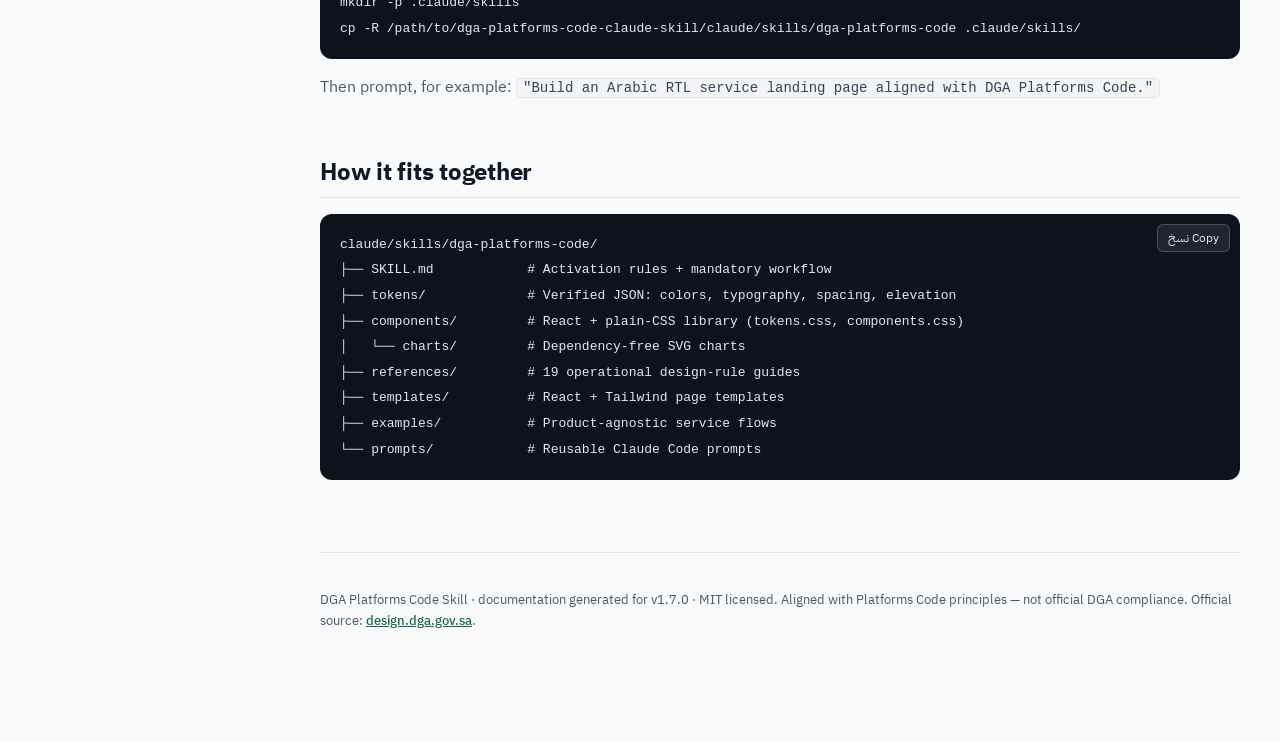
==== commit 9fa7fccd: "docs: fix skill install instructions (clone step + CWD-safe copy paths) Co-Authored-By: Claude Opus " ====
--- a/docs/index.html
+++ b/docs/index.html
@@ -157,14 +157,20 @@
         </div>
 
         <h2>Install</h2>
-        <p>The skill is a folder you drop into Claude Code's skills directory. Copy the skill, then ask
-          Claude Code in natural language.</p>
-        <div class="doc-code"><pre><code># User-level (all projects)
+        <p>The skill is the folder <code class="doc-inline">claude/skills/dga-platforms-code</code> in this
+          repository. Clone it first, then copy the skill into Claude Code's skills directory.</p>
+        <div class="doc-code"><pre><code># 1. Get the repo
+git clone https://github.com/Sara-Saraireh/dga-platforms-code-claude-skill.git
+cd dga-platforms-code-claude-skill
+
+# 2a. User-level — all projects (run from the repo root above)
+mkdir -p ~/.claude/skills
 cp -R claude/skills/dga-platforms-code ~/.claude/skills/
 
-# Or project-level (this repo only)
+# 2b. Or project-level — into another project (use the full path to your clone)
+cd /path/to/your-project
 mkdir -p .claude/skills
-cp -R claude/skills/dga-platforms-code .claude/skills/</code></pre></div>
+cp -R /path/to/dga-platforms-code-claude-skill/claude/skills/dga-platforms-code .claude/skills/</code></pre></div>
         <p>Then prompt, for example:
           <code class="doc-inline">"Build an Arabic RTL service landing page aligned with DGA Platforms Code."</code>
         </p>
